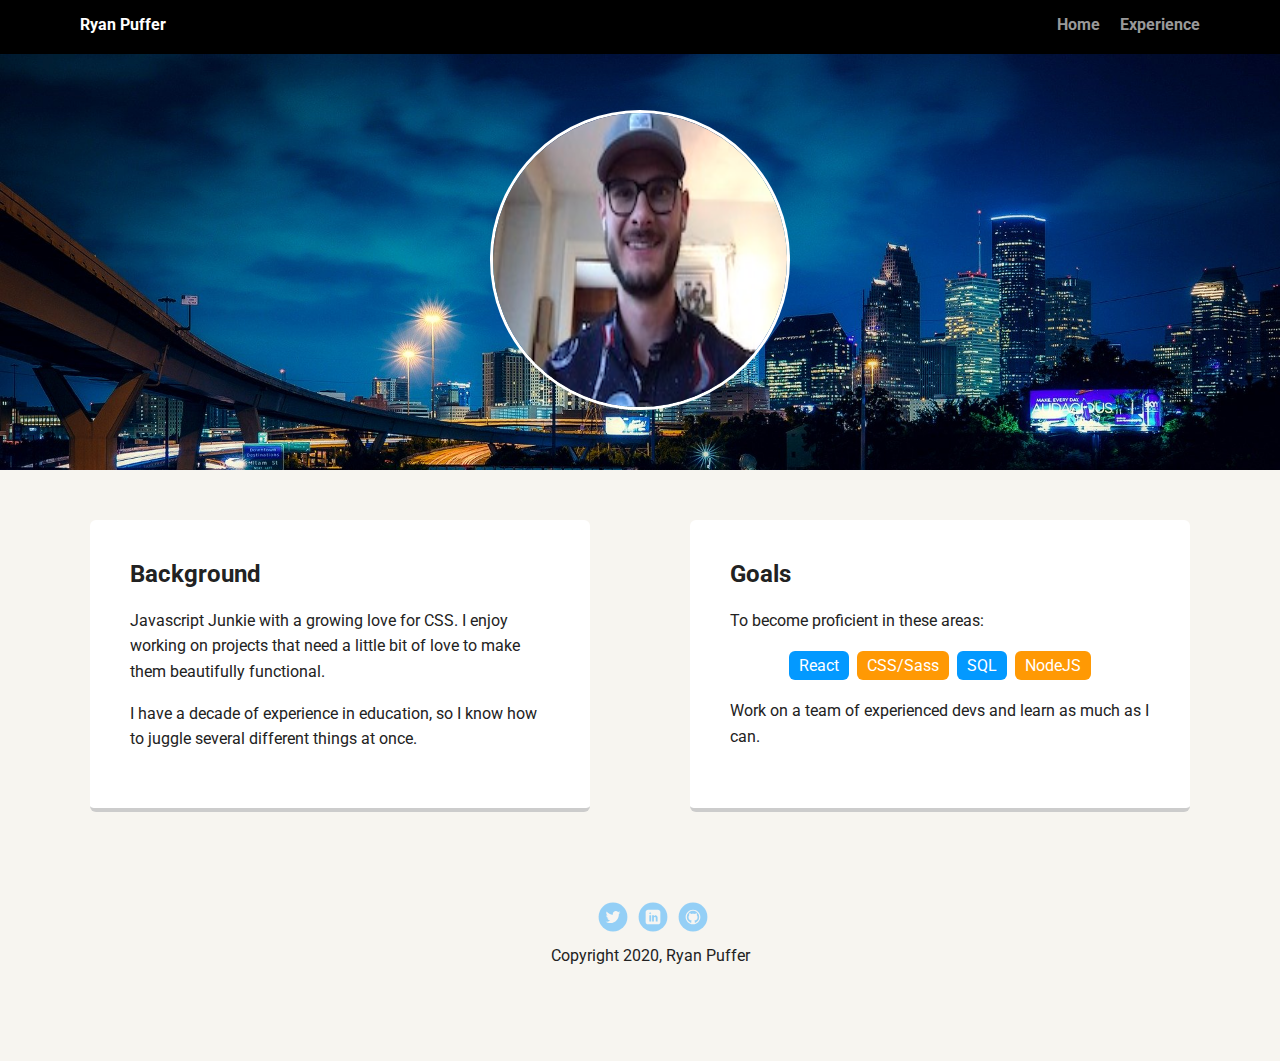
==== experience.html @ 08ac796e "first commit" ====
<!doctype html>
<html lang="en">
<head>
  <meta charset="utf-8">
  <title>Ryan Puffer, Web Developer</title>
  <meta name="viewport" content="width=device-width, initial-scale=1.0">
  <link rel="stylesheet" href="styles.css">
  <link href="https://fonts.googleapis.com/css?family=Muli%7CRoboto:400,300,500,700,900" rel="stylesheet"></head>
  <body>

    <div class="main-nav">
        <ul class="nav">
          <li class="name">Ryan Puffer</li>
          <li><a href="index.html">Home</a></li>
          <li><a href="#">Experience</a></li>
        </ul>
    </div>

    <header>
      <img src="images/headshot.jpg" alt="headshot of Ryan Puffer" class="profile-image-exp">
      
    </header>

    <main class="flex">
      <div class="card">
        <h2>Background</h2>
        <p>Javascript Junkie with a growing love for CSS. I enjoy working on projects that need a little bit of love to make them beautifully functional. </p>
        <p>I have a decade of experience in education, so I know how to juggle several different things at once.</p>
      </div> 

      <div class="card">
        <h2>Goals</h2>
        <p>To become proficient in these areas:</p>
        <ul class="skills">
          <li>React</li>
          <li>CSS/Sass</li>
          <li>SQL</li>
          <li>NodeJS</li>
        </ul>
        <p>Work on a team of experienced devs and learn as much as I can.</p>
      </div> 

    </main>
    <footer>
      <ul>
        <li><a href="twitter.com/rcp-dev" class="social twitter">Twitter</a></li>
        <li><a href="www.linkedin.com/in/ryan-puffer" class="social linkedin">LinkedIn</a></li>
        <li><a href="github.com/rcp-dev" class="social github">Github</a></li>
      </ul>
      <p class="copyright">Copyright 2020, Ryan Puffer</p>
    </footer>
  </body>
  </html>
---- styles.css ----
/* Global Layout Set-up */
* {
	box-sizing: border-box;
}

body {
	margin: 0;
	padding: 0;
	text-align: center;
	font-family: 'Roboto', sans-serif;
	color: #222;
	background: #f7f5f0;
}
/* Link Styles */

a {
	text-decoration: none;
	color: #999;
}
a:hover {
	color: #6633ff;
}

/* Section Styles */

.main-nav {
	width: 100%;
	background: black;
	min-height: 30px;
	padding: 10px;
	position: fixed;
	text-align: center;
}
.nav {
	display: flex;
	justify-content: space-around;
	font-weight: 700;
	list-style-type: none;
	margin: 0 auto;
	padding: 0;
}

.nav .name {
	display: block;
	margin-right: auto;
	color: white;
}
.nav li {
	padding: 5px 10px 10px 10px;
}
.nav a {
	transition: all .5s;
}
.nav a:hover {
	color: white;
}

header {
	text-align: center;
	background: url('images/houston-texas-2609030_1920.jpg') no-repeat top center;
	background-size: cover;
	overflow: hidden;
	padding-top: 60px;
}
header {
	line-height: 1.5;
}
header .profile-image {
	margin-top: 50px;
	width: 200px;
	height: 200px;
	border-radius: 50%;
	border: 3px solid white;
	transition: all .5s;
}

.profile-image-exp {
	margin-top: 50px;
	width: 300px;
	height: 300px;
	border-radius: 50%;
	border: 3px solid white;
	transition: all .5s;
}

header .profile-image:hover {
	transform: scale(1.2) rotate(5deg);
}
.tag {
	background-color: #efefef;
	color: black;
	padding: 10px;
	border-radius: 5px;
	display: table;
	margin: 10px auto;
}
.location {
	background-color: #222;
	color: yellow;
}
.card {
	margin: 30px;
	padding: 20px 40px 40px;
	max-width: 500px;
	text-align: left;
	background: #fff;
	border-bottom: 4px solid #ccc;
	border-radius: 6px;
	transition: all .5s;
}
.card:hover {
	border-color: #ff99ff;
}

ul.skills {
	padding: 0;
	text-align: center;
}

.skills li {
	border-radius: 6px;
	display: inline-block;
	background: #ff9904;
	color: white;
	padding: 5px 10px;
	margin: 2px;
}

.skills li:nth-child(odd) {
	background: #0399ff;
}

footer {
	width: 100%;
	min-height: 30px;
	padding: 20px 0 40px 20px;
}

footer .copyright {
	top: -8px;
	font-size: .75em;
}

footer ul {
	list-style-type: none;
	margin: 0;
	padding: 0;
}

footer ul li {
	display: inline-block;
}

a.social {
	display: inline-block;
	text-indent: -9999px;
	margin-left: 5px;
	width: 30px;
	height: 30px;
	background-size: 30px 30px;
	opacity: .4;
	transition: all .5s;
}
a.twitter {
	background-image: url(images/twitter.svg);
}
a.linkedin {
	background-image: url(images/linkedin.svg);
}
a.github {
	background-image: url(images/github.svg);
}
a.social:hover {
	opacity: 1;
}
.clearfix {
	clear: both;
}

/* Styles for larger screens */
@media screen and (min-width: 720px) {
	.flex {
		display: -ms-flexbox; /* TWEENER - IE 10 */
		display: flex;
		max-width: 1200px;
		-ms-flex-pack: distribute;
		justify-content: space-around;
		margin: 0 auto;
	}

	header {
		min-height: 470px;
	}

	.nav {
		max-width: 1200px;
		padding: 0 30px;
	}

	main {
		padding-top: 20px;
	}

	main p {
		line-height: 1.6em;
	}

	footer {
		font-size: 1.3em;
		max-width: 1200px;
		margin: 40px auto;
	}
}
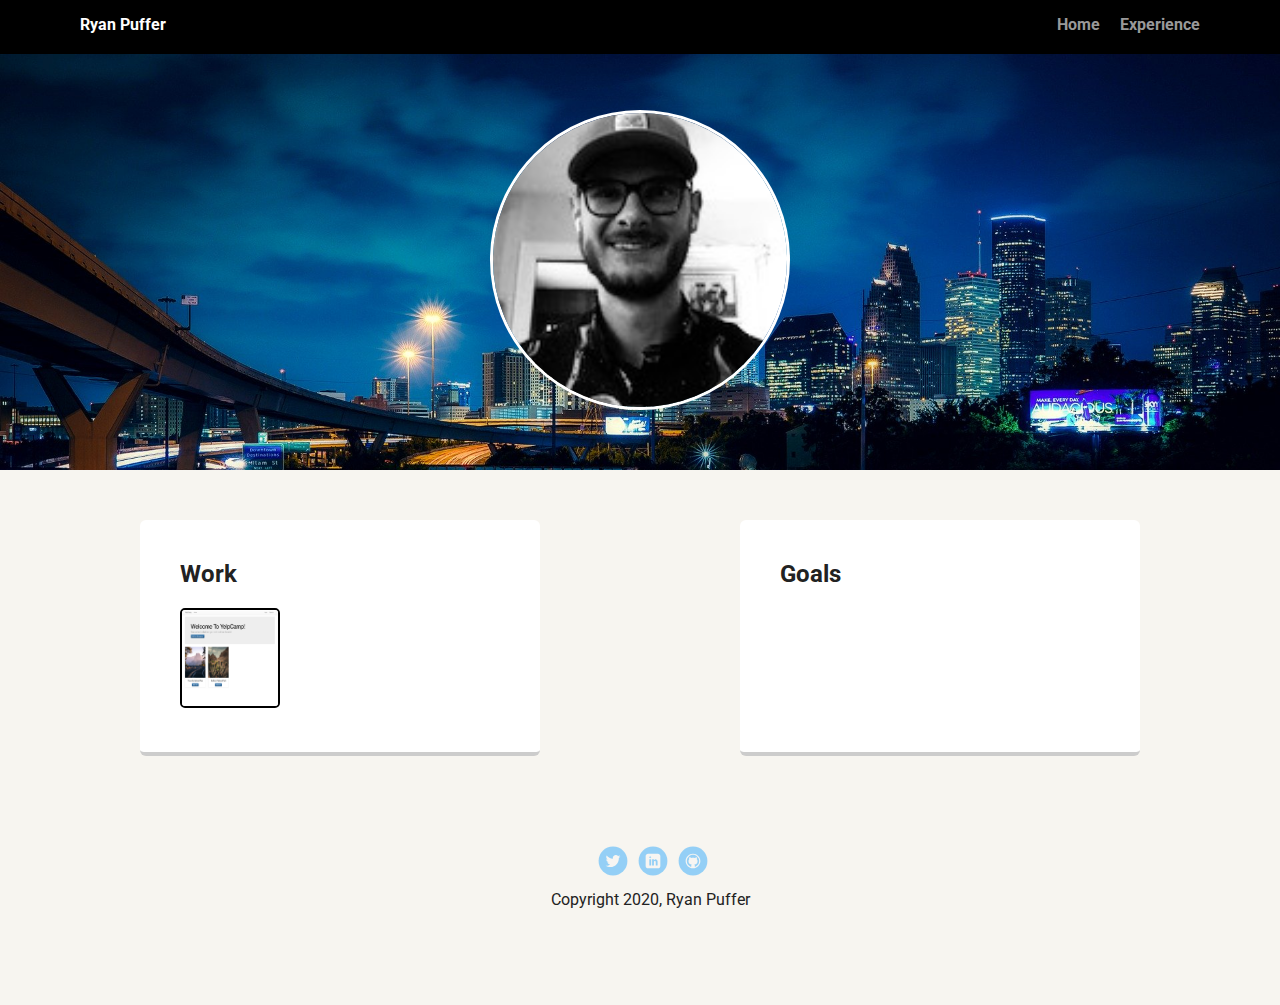
==== commit 3acc78b4: "add images on goals card" ====
--- a/experience.html
+++ b/experience.html
@@ -17,27 +17,21 @@
     </div>
 
     <header>
-      <img src="images/headshot.jpg" alt="headshot of Ryan Puffer" class="profile-image-exp">
+      <img src="images/headshot.jpeg" alt="headshot of Ryan Puffer" class="profile-image-exp">
       
     </header>
 
     <main class="flex">
       <div class="card">
-        <h2>Background</h2>
-        <p>Javascript Junkie with a growing love for CSS. I enjoy working on projects that need a little bit of love to make them beautifully functional. </p>
-        <p>I have a decade of experience in education, so I know how to juggle several different things at once.</p>
+        <h2>Work</h2>
+        <div>
+            <a href="https://mysterious-headland-85742.herokuapp.com/" target="_blank"><img src="images/yelcamp.png" alt="yelpcamp screenshot" class="project-pic" title="Yelpcamp Project"></a>
+        </div>
       </div> 
 
       <div class="card">
         <h2>Goals</h2>
-        <p>To become proficient in these areas:</p>
-        <ul class="skills">
-          <li>React</li>
-          <li>CSS/Sass</li>
-          <li>SQL</li>
-          <li>NodeJS</li>
-        </ul>
-        <p>Work on a team of experienced devs and learn as much as I can.</p>
+        
       </div> 
 
     </main>
--- a/styles.css
+++ b/styles.css
@@ -83,8 +83,31 @@
 	transition: all .5s;
 }
 
+.tech-icon {
+	width: 50px;
+	height: 50px;
+	border: 1px solid black;
+	border-radius: 50%;
+	padding: 2px;
+}
+
+.tech-icon:hover {
+	transform: scale(1.2);
+}
+
+.project-pic {
+	width: 100px;
+	height: 100px;
+	border: 2px solid black;
+	border-radius: 5px;
+}
+
+.project-pic:hover {
+	transform: scale(1.1);
+}
+
 header .profile-image:hover {
-	transform: scale(1.2) rotate(5deg);
+	transform: scale(1.2);
 }
 .tag {
 	background-color: #efefef;
@@ -101,6 +124,7 @@
 .card {
 	margin: 30px;
 	padding: 20px 40px 40px;
+	min-width: 400px;
 	max-width: 500px;
 	text-align: left;
 	background: #fff;
@@ -120,14 +144,10 @@
 .skills li {
 	border-radius: 6px;
 	display: inline-block;
-	background: #ff9904;
+	background: white;
 	color: white;
-	padding: 5px 10px;
+	padding: 5px 5px;
 	margin: 2px;
-}
-
-.skills li:nth-child(odd) {
-	background: #0399ff;
 }
 
 footer {
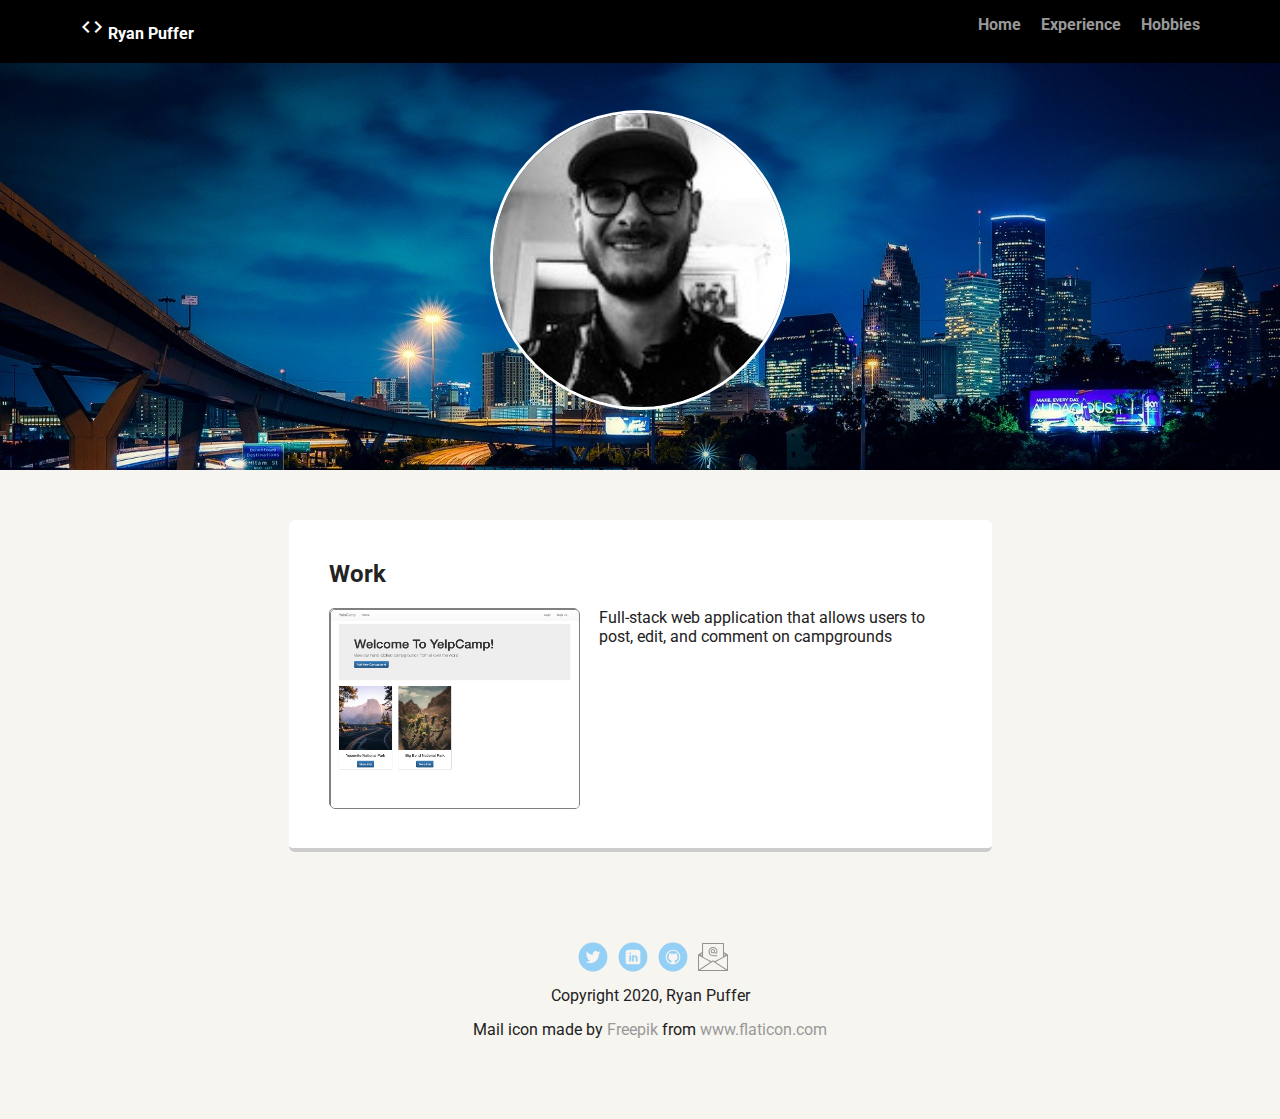
==== commit b2d6c9f6: "update work card on experience page" ====
--- a/experience.html
+++ b/experience.html
@@ -5,16 +5,20 @@
   <title>Ryan Puffer, Web Developer</title>
   <meta name="viewport" content="width=device-width, initial-scale=1.0">
   <link rel="stylesheet" href="styles.css">
+  <link href="https://fonts.googleapis.com/icon?family=Material+Icons"
+      rel="stylesheet">
   <link href="https://fonts.googleapis.com/css?family=Muli%7CRoboto:400,300,500,700,900" rel="stylesheet"></head>
   <body>
 
-    <div class="main-nav">
+    <nav class="main-nav">
         <ul class="nav">
-          <li class="name">Ryan Puffer</li>
+          <li class="name"><i class="material-icons">code</i>  Ryan Puffer</li>
           <li><a href="index.html">Home</a></li>
           <li><a href="#">Experience</a></li>
+          <li><a href="hobbies.html">Hobbies</a></li>
+
         </ul>
-    </div>
+    </nav>
 
     <header>
       <img src="images/headshot.jpeg" alt="headshot of Ryan Puffer" class="profile-image-exp">
@@ -22,17 +26,19 @@
     </header>
 
     <main class="flex">
-      <div class="card">
-        <h2>Work</h2>
-        <div>
-            <a href="https://mysterious-headland-85742.herokuapp.com/" target="_blank"><img src="images/yelcamp.png" alt="yelpcamp screenshot" class="project-pic" title="Yelpcamp Project"></a>
+      <section class="card">
+        <div class="wrapper clearfix">
+          <h2>Work</h2>
+          <div class="project-pic">
+              <a href="https://mysterious-headland-85742.herokuapp.com/" target="_blank"><img src="images/yelcamp.png" alt="yelpcamp screenshot" class="project-pic" title="Yelpcamp Project"></a>
+          </div>
+          <div class="project-description">
+              Full-stack web application that allows users to post, edit, and comment on campgrounds
+          </div>
         </div>
-      </div> 
+    </section> 
 
-      <div class="card">
-        <h2>Goals</h2>
-        
-      </div> 
+
 
     </main>
     <footer>
@@ -40,8 +46,10 @@
         <li><a href="twitter.com/rcp-dev" class="social twitter">Twitter</a></li>
         <li><a href="www.linkedin.com/in/ryan-puffer" class="social linkedin">LinkedIn</a></li>
         <li><a href="github.com/rcp-dev" class="social github">Github</a></li>
+        <li><a href="mailto:ryanpufferdev@gmail.com" class="social email">Email</a></li>
       </ul>
       <p class="copyright">Copyright 2020, Ryan Puffer</p>
+      <div class="copyright">Mail icon made by <a href="https://www.flaticon.com/authors/freepik" title="Freepik">Freepik</a> from <a href="https://www.flaticon.com/" title="Flaticon">www.flaticon.com</a></div>
     </footer>
   </body>
   </html>--- a/styles.css
+++ b/styles.css
@@ -96,14 +96,19 @@
 }
 
 .project-pic {
-	width: 100px;
-	height: 100px;
-	border: 2px solid black;
+	width: 250px;
+	height: 200px;
+	border: 1px solid grey;
+	margin-right: 20px;
 	border-radius: 5px;
+	float: left;
+}
+
+.project-description {
 }
 
 .project-pic:hover {
-	transform: scale(1.1);
+	transform: scale(1.02);
 }
 
 header .profile-image:hover {
@@ -125,7 +130,7 @@
 	margin: 30px;
 	padding: 20px 40px 40px;
 	min-width: 400px;
-	max-width: 500px;
+	max-width: 800px;
 	text-align: left;
 	background: #fff;
 	border-bottom: 4px solid #ccc;
@@ -145,7 +150,6 @@
 	border-radius: 6px;
 	display: inline-block;
 	background: white;
-	color: white;
 	padding: 5px 5px;
 	margin: 2px;
 }
@@ -190,10 +194,20 @@
 a.github {
 	background-image: url(images/github.svg);
 }
+a.email {
+	background-image: url(images/email.svg);
+}
+
+.hangloose {
+	background-image: url(images/hang-loose-hand.svg);
+	background-color: white;
+}
 a.social:hover {
 	opacity: 1;
 }
 .clearfix {
+	content: "";
+	display: table;
 	clear: both;
 }
 
